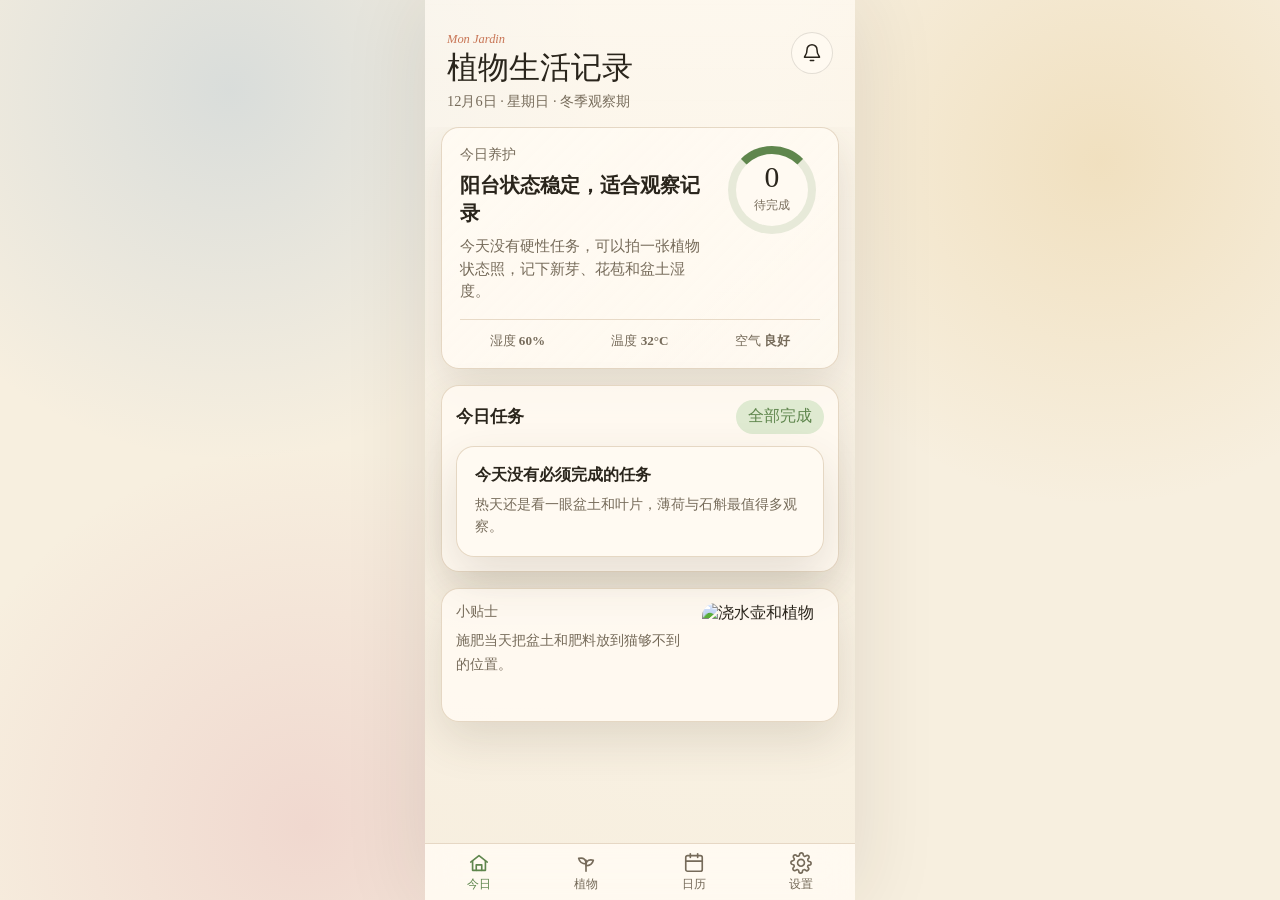
==== index.html @ 89a94ea5 "Add files via upload" ====
<!doctype html>
<html lang="zh-CN">
  <head>
    <meta charset="UTF-8" />
    <meta name="viewport" content="width=device-width, initial-scale=1, viewport-fit=cover" />
    <meta name="theme-color" content="#f7efdf" />
    <meta name="apple-mobile-web-app-capable" content="yes" />
    <meta name="apple-mobile-web-app-status-bar-style" content="default" />
    <title>植物生活记录</title>
    <link rel="manifest" href="./manifest.webmanifest" />
    <link rel="apple-touch-icon" href="./icon.svg" />
    <link rel="stylesheet" href="./styles.css" />
  </head>
  <body>
    <div id="app" class="phone-shell">
      <header class="app-header">
        <div>
          <p class="kicker">Mon Jardin</p>
          <h1>植物生活记录</h1>
          <p class="subline" id="dateLine"></p>
        </div>
        <button class="round-button" id="notifyBtn" type="button" aria-label="开启提醒" title="开启提醒">
          <svg viewBox="0 0 24 24" aria-hidden="true">
            <path d="M18 8a6 6 0 1 0-12 0c0 7-3 7-3 9h18c0-2-3-2-3-9"></path>
            <path d="M10 21h4"></path>
          </svg>
        </button>
      </header>

      <main class="app-content">
        <section class="view is-active" id="todayView" aria-label="今日">
          <section class="weather-card">
            <div>
              <p class="card-label">今日养护</p>
              <h2 id="todayTitle"></h2>
              <p id="todayCopy"></p>
            </div>
            <div class="task-ring">
              <span id="dueCount">0</span>
              <small>待完成</small>
            </div>
            <div class="sensor-row">
              <span>湿度 <strong id="humidityText">--</strong></span>
              <span>温度 <strong id="temperatureText">--</strong></span>
              <span>空气 <strong id="airText">--</strong></span>
            </div>
          </section>

          <section class="section-block">
            <div class="section-title">
              <h2>今日任务</h2>
              <button class="link-button" id="completeAllBtn" type="button">全部完成</button>
            </div>
            <div id="taskList" class="task-list"></div>
          </section>

          <section class="notebook-tip">
            <div>
              <p class="card-label">小贴士</p>
              <p id="dailyTip"></p>
            </div>
            <img src="https://images.unsplash.com/photo-1523755231516-e43fd2e8dca5?auto=format&fit=crop&w=600&q=80" alt="浇水壶和植物" />
          </section>
        </section>

        <section class="view" id="plantsView" aria-label="植物档案">
          <div class="section-title top-title">
            <h2>植物档案</h2>
            <span>5 株阳台成员</span>
          </div>
          <div id="plantList" class="plant-list"></div>
        </section>

        <section class="view" id="calendarView" aria-label="花园日历">
          <div class="calendar-card">
            <div class="calendar-head">
              <button class="plain-icon" id="prevMonthBtn" type="button" aria-label="上个月">‹</button>
              <h2 id="monthLabel"></h2>
              <button class="plain-icon" id="nextMonthBtn" type="button" aria-label="下个月">›</button>
            </div>
            <div class="legend">
              <span><i class="legend-dot today-dot"></i>今天</span>
              <span><i class="legend-dot log-dot"></i>有记录</span>
              <span><i class="legend-dot plan-dot"></i>计划</span>
            </div>
            <div id="calendarGrid" class="calendar-grid"></div>
          </div>

          <section class="section-block log-block">
            <div class="section-title">
              <div>
                <h2 id="selectedDateLabel"></h2>
                <p id="selectedDateSub"></p>
              </div>
              <button class="add-button" id="openLogBtn" type="button">+ 记录</button>
            </div>
            <div id="selectedPlan" class="selected-plan"></div>
            <div id="logList" class="log-list"></div>
          </section>
        </section>

        <section class="view" id="settingsView" aria-label="设置">
          <div class="section-title top-title">
            <h2>设置</h2>
            <span>温度、提醒、指南</span>
          </div>
          <div class="settings-stack">
            <label class="setting-row">
              <span>
                <strong>热天模式</strong>
                <small>30-35 度时更频繁检查盆土</small>
              </span>
              <input id="heatMode" type="checkbox" />
            </label>
            <label class="field-row">
              <span>植物到家日期</span>
              <input id="arrivalDate" type="date" />
            </label>
            <label class="field-row">
              <span>每日提醒时间</span>
              <input id="reminderTime" type="time" />
            </label>
            <div id="guideList" class="guide-list"></div>
            <button class="danger-button" id="resetBtn" type="button">重置所有记录</button>
          </div>
        </section>
      </main>

      <nav class="bottom-nav" aria-label="底部导航">
        <button class="nav-item is-active" data-view="today" type="button">
          <svg viewBox="0 0 24 24" aria-hidden="true"><path d="M3 11 12 4l9 7"></path><path d="M5 10v10h14V10"></path><path d="M9 20v-6h6v6"></path></svg>
          <span>今日</span>
        </button>
        <button class="nav-item" data-view="plants" type="button">
          <svg viewBox="0 0 24 24" aria-hidden="true"><path d="M12 21V9"></path><path d="M12 13c-4 0-7-2-8-6 4-1 7 0 8 4"></path><path d="M12 15c4 0 7-2 8-6-4-1-7 0-8 4"></path></svg>
          <span>植物</span>
        </button>
        <button class="nav-item" data-view="calendar" type="button">
          <svg viewBox="0 0 24 24" aria-hidden="true"><rect x="3" y="4" width="18" height="17" rx="2"></rect><path d="M8 2v4"></path><path d="M16 2v4"></path><path d="M3 10h18"></path></svg>
          <span>日历</span>
        </button>
        <button class="nav-item" data-view="settings" type="button">
          <svg viewBox="0 0 24 24" aria-hidden="true"><path d="M12 15.5A3.5 3.5 0 1 0 12 8a3.5 3.5 0 0 0 0 7.5Z"></path><path d="M19.4 15a1.7 1.7 0 0 0 .34 1.88l.05.05a2 2 0 1 1-2.83 2.83l-.05-.05A1.7 1.7 0 0 0 15 19.4a1.7 1.7 0 0 0-1 .6 1.7 1.7 0 0 0-.4 1.1V21a2 2 0 1 1-4 0v-.08A1.7 1.7 0 0 0 8.5 19.4a1.7 1.7 0 0 0-1.88.34l-.05.05a2 2 0 1 1-2.83-2.83l.05-.05A1.7 1.7 0 0 0 4.6 15a1.7 1.7 0 0 0-.6-1 1.7 1.7 0 0 0-1.1-.4H3a2 2 0 1 1 0-4h.08A1.7 1.7 0 0 0 4.6 8.5a1.7 1.7 0 0 0-.34-1.88l-.05-.05a2 2 0 1 1 2.83-2.83l.05.05A1.7 1.7 0 0 0 9 4.6c.38-.15.7-.36 1-.6a1.7 1.7 0 0 0 .4-1.1V3a2 2 0 1 1 4 0v.08A1.7 1.7 0 0 0 15.5 4.6a1.7 1.7 0 0 0 1.88-.34l.05-.05a2 2 0 1 1 2.83 2.83l-.05.05A1.7 1.7 0 0 0 19.4 9c.15.38.36.7.6 1 .3.25.7.4 1.1.4H21a2 2 0 1 1 0 4h-.08A1.7 1.7 0 0 0 19.4 15Z"></path></svg>
          <span>设置</span>
        </button>
      </nav>

      <div class="modal-overlay" id="logModal">
        <div class="modal-sheet" role="dialog" aria-modal="true" aria-labelledby="modalTitle">
          <div class="modal-handle"></div>
          <h2 id="modalTitle">记录今天的花园</h2>
          <span class="form-label">选择植物</span>
          <div id="plantChips" class="chip-row"></div>
          <span class="form-label">做了什么</span>
          <div id="actionChips" class="chip-row action-row"></div>
          <label class="form-label" for="logNote">备注</label>
          <textarea id="logNote" class="note-input" placeholder="叶片状态、天气、发现的问题..."></textarea>
          <div class="modal-actions">
            <button class="cancel-button" id="closeLogBtn" type="button">取消</button>
            <button class="save-button" id="saveLogBtn" type="button">保存记录</button>
          </div>
        </div>
      </div>
    </div>

    <template id="emptyTaskTemplate">
      <div class="empty-card">
        <strong>今天没有必须完成的任务</strong>
        <p>热天还是看一眼盆土和叶片，薄荷与石斛最值得多观察。</p>
      </div>
    </template>

    <script src="./app.js" defer></script>
  </body>
</html>
---- styles.css ----
:root {
  color-scheme: light;
  --paper: #f7efdf;
  --paper-deep: #eadcc8;
  --card: #fffaf2;
  --ink: #2a251c;
  --muted: #766b5a;
  --line: #dfcfb8;
  --sage: #5f864d;
  --sage-soft: #dfead1;
  --terra: #c87555;
  --terra-soft: #f5d8c8;
  --sky: #6f9dcb;
  --sky-soft: #dceafa;
  --mint: #46a681;
  --mint-soft: #d8f0e8;
  --gold: #d39c2f;
  --gold-soft: #f8e5b7;
  --lilac: #9180bd;
  --lilac-soft: #e8e2f5;
  --rose: #d06f86;
  --rose-soft: #f5d7dd;
  --shadow: 0 18px 46px rgba(79, 62, 39, 0.14);
  font-family: ui-serif, "Songti SC", "Noto Serif SC", "Source Han Serif SC", Georgia, serif;
}

* {
  box-sizing: border-box;
}

body {
  min-height: 100vh;
  margin: 0;
  color: var(--ink);
  background:
    radial-gradient(circle at 18% 10%, rgba(111, 157, 203, 0.22), transparent 28%),
    radial-gradient(circle at 86% 18%, rgba(211, 156, 47, 0.18), transparent 26%),
    radial-gradient(circle at 24% 92%, rgba(208, 111, 134, 0.18), transparent 30%),
    var(--paper);
}

button,
input,
textarea {
  font: inherit;
}

button {
  -webkit-tap-highlight-color: transparent;
}

img {
  display: block;
}

.phone-shell {
  position: relative;
  display: flex;
  width: min(100%, 430px);
  height: 100dvh;
  margin: 0 auto;
  flex-direction: column;
  overflow: hidden;
  background:
    linear-gradient(180deg, rgba(255, 250, 242, 0.76), rgba(247, 239, 223, 0.96)),
    repeating-linear-gradient(0deg, transparent 0 31px, rgba(223, 207, 184, 0.22) 32px);
  box-shadow: 0 0 80px rgba(42, 37, 28, 0.11);
}

.app-header {
  display: flex;
  align-items: flex-start;
  justify-content: space-between;
  gap: 14px;
  padding: max(32px, env(safe-area-inset-top)) 22px 16px;
}

.kicker {
  margin: 0 0 4px;
  color: var(--terra);
  font-size: 0.78rem;
  letter-spacing: 0;
  font-style: italic;
}

h1,
h2,
h3,
p {
  margin-top: 0;
}

h1 {
  margin-bottom: 6px;
  font-size: 1.95rem;
  font-weight: 500;
  line-height: 1.12;
}

.subline {
  margin-bottom: 0;
  color: var(--muted);
  font-size: 0.9rem;
}

.round-button,
.plain-icon {
  display: grid;
  place-items: center;
  border: 1px solid rgba(42, 37, 28, 0.13);
  color: var(--ink);
  background: rgba(255, 250, 242, 0.82);
}

.round-button {
  width: 42px;
  height: 42px;
  flex: 0 0 42px;
  border-radius: 50%;
}

.round-button svg,
.nav-item svg {
  fill: none;
  stroke: currentColor;
  stroke-linecap: round;
  stroke-linejoin: round;
  stroke-width: 1.8;
}

.round-button svg {
  width: 20px;
  height: 20px;
}

.round-button.is-on {
  color: #fff;
  background: var(--sage);
}

.app-content {
  flex: 1;
  overflow-y: auto;
  padding: 0 16px 92px;
  -webkit-overflow-scrolling: touch;
}

.view {
  display: none;
}

.view.is-active {
  display: block;
}

.weather-card,
.section-block,
.calendar-card,
.notebook-tip,
.plant-card,
.setting-row,
.field-row,
.guide-card,
.empty-card {
  border: 1px solid rgba(223, 207, 184, 0.8);
  border-radius: 18px;
  background: rgba(255, 250, 242, 0.88);
  box-shadow: var(--shadow);
}

.weather-card {
  display: grid;
  grid-template-columns: 1fr 92px;
  gap: 16px;
  padding: 18px;
  overflow: hidden;
  background:
    linear-gradient(135deg, rgba(255, 250, 242, 0.96), rgba(255, 250, 242, 0.78)),
    url("https://commons.wikimedia.org/wiki/Special:FilePath/Trachelospermum_jasminoides_flower_-_20080828-01.jpg");
  background-position: center right;
  background-size: cover;
}

.card-label {
  margin-bottom: 8px;
  color: var(--muted);
  font-size: 0.86rem;
}

.weather-card h2 {
  margin-bottom: 8px;
  font-size: 1.28rem;
  line-height: 1.35;
}

.weather-card p:last-child {
  margin-bottom: 0;
  color: var(--muted);
  font-size: 0.91rem;
  line-height: 1.55;
}

.task-ring {
  display: grid;
  width: 88px;
  height: 88px;
  place-items: center;
  border: 8px solid rgba(95, 134, 77, 0.15);
  border-top-color: var(--sage);
  border-radius: 50%;
  background: rgba(255, 250, 242, 0.82);
}

.task-ring span {
  margin-bottom: -19px;
  font-size: 1.85rem;
}

.task-ring small {
  align-self: end;
  margin-bottom: 13px;
  color: var(--muted);
  font-size: 0.72rem;
}

.sensor-row {
  display: grid;
  grid-column: 1 / -1;
  grid-template-columns: repeat(3, 1fr);
  gap: 8px;
  padding-top: 12px;
  border-top: 1px solid rgba(223, 207, 184, 0.72);
  color: var(--muted);
  font-size: 0.82rem;
}

.sensor-row span {
  min-width: 0;
  text-align: center;
}

.section-block {
  margin-top: 16px;
  padding: 14px;
}

.section-title {
  display: flex;
  align-items: center;
  justify-content: space-between;
  gap: 12px;
  margin-bottom: 12px;
}

.section-title h2 {
  margin-bottom: 0;
  font-size: 1.06rem;
  font-weight: 600;
}

.section-title span,
.section-title p {
  margin-bottom: 0;
  color: var(--muted);
  font-size: 0.82rem;
}

.top-title {
  margin: 2px 4px 12px;
}

.link-button,
.add-button {
  border: 0;
  border-radius: 999px;
  color: var(--sage);
  background: var(--sage-soft);
}

.link-button {
  min-height: 34px;
  padding: 0 12px;
}

.add-button {
  min-height: 36px;
  padding: 0 14px;
}

.task-list,
.plant-list,
.settings-stack,
.guide-list,
.log-list {
  display: grid;
  gap: 10px;
}

.task-card {
  display: grid;
  grid-template-columns: 58px 1fr 34px;
  gap: 12px;
  align-items: center;
  padding: 9px 0;
  border-bottom: 1px solid rgba(223, 207, 184, 0.55);
}

.task-card:last-child {
  border-bottom: 0;
}

.task-card img {
  width: 58px;
  height: 58px;
  border-radius: 12px;
  object-fit: cover;
}

.task-card h3 {
  margin-bottom: 2px;
  font-size: 1rem;
}

.task-card p {
  margin-bottom: 4px;
  color: var(--muted);
  font-size: 0.82rem;
}

.task-meta {
  color: var(--muted);
  font-size: 0.78rem;
}

.check-button {
  width: 30px;
  height: 30px;
  border: 1.5px solid rgba(42, 37, 28, 0.38);
  border-radius: 50%;
  background: transparent;
}

.notebook-tip {
  display: grid;
  grid-template-columns: 1fr 122px;
  gap: 12px;
  align-items: stretch;
  margin-top: 16px;
  padding: 14px;
  overflow: hidden;
}

.notebook-tip p:last-child {
  margin-bottom: 0;
  color: var(--muted);
  font-size: 0.9rem;
  line-height: 1.65;
}

.notebook-tip img {
  width: 100%;
  height: 104px;
  border-radius: 14px;
  object-fit: cover;
}

.plant-card {
  overflow: hidden;
}

.plant-head {
  display: grid;
  grid-template-columns: 74px 1fr;
  gap: 12px;
  align-items: center;
  padding: 12px;
}

.plant-head img {
  width: 74px;
  height: 74px;
  border-radius: 15px;
  object-fit: cover;
}

.plant-head h3 {
  margin-bottom: 4px;
  font-size: 1.05rem;
}

.latin {
  margin-bottom: 8px;
  color: var(--muted);
  font-size: 0.78rem;
  font-style: italic;
}

.badge-row,
.chip-row,
.calendar-items,
.selected-plan {
  display: flex;
  flex-wrap: wrap;
  gap: 7px;
}

.badge,
.pill,
.chip {
  border-radius: 999px;
  font-size: 0.76rem;
}

.badge {
  padding: 4px 8px;
}

.safe {
  color: #345a25;
  background: var(--sage-soft);
}

.warn {
  color: #87412a;
  background: var(--terra-soft);
}

.info {
  color: #294e72;
  background: var(--sky-soft);
}

.neutral {
  color: #584875;
  background: var(--lilac-soft);
}

.plant-body {
  padding: 0 14px 14px;
}

.plant-body p {
  color: var(--muted);
  font-size: 0.88rem;
  line-height: 1.62;
}

.care-grid {
  display: grid;
  grid-template-columns: repeat(2, 1fr);
  gap: 8px;
  margin: 12px 0;
}

.care-cell {
  min-height: 64px;
  padding: 10px;
  border-radius: 12px;
  background: rgba(247, 239, 223, 0.78);
}

.care-cell small {
  display: block;
  margin-bottom: 4px;
  color: var(--muted);
}

.care-cell strong {
  font-size: 0.9rem;
}

.repot-box {
  padding: 11px;
  border-radius: 13px;
  color: #6f3f20;
  background: var(--gold-soft);
  font-size: 0.86rem;
  line-height: 1.55;
}

.quick-edit {
  display: grid;
  grid-template-columns: repeat(2, minmax(0, 1fr));
  gap: 8px;
  margin-top: 10px;
}

.mini-field {
  display: grid;
  gap: 5px;
  color: var(--muted);
  font-size: 0.76rem;
}

.mini-field input,
.field-row input {
  width: 100%;
  min-height: 36px;
  border: 1px solid rgba(42, 37, 28, 0.12);
  border-radius: 10px;
  padding: 0 10px;
  color: var(--ink);
  background: rgba(255, 255, 255, 0.7);
}

.calendar-card {
  padding: 14px;
}

.calendar-head {
  display: flex;
  align-items: center;
  justify-content: space-between;
}

.calendar-head h2 {
  margin-bottom: 0;
  font-size: 1.28rem;
  font-weight: 500;
}

.plain-icon {
  width: 34px;
  height: 34px;
  border-radius: 11px;
  font-size: 1.45rem;
}

.legend {
  display: flex;
  flex-wrap: wrap;
  gap: 12px;
  margin: 12px 0;
  color: var(--muted);
  font-size: 0.76rem;
}

.legend span {
  display: inline-flex;
  align-items: center;
  gap: 5px;
}

.legend-dot {
  width: 8px;
  height: 8px;
  border-radius: 50%;
}

.today-dot {
  background: var(--terra);
}

.log-dot {
  background: var(--sage);
}

.plan-dot {
  border: 1.5px solid var(--sky);
}

.calendar-grid {
  display: grid;
  grid-template-columns: repeat(7, 1fr);
  gap: 4px;
}

.dow,
.day {
  display: grid;
  place-items: center;
  min-height: 38px;
}

.dow {
  color: var(--muted);
  font-size: 0.75rem;
}

.day {
  position: relative;
  border: 0;
  border-radius: 12px;
  color: var(--ink);
  background: transparent;
}

.day.other {
  color: rgba(118, 107, 90, 0.38);
}

.day.today {
  color: #fff;
  background: var(--terra);
}

.day.selected:not(.today) {
  background: var(--gold-soft);
}

.day .marks {
  position: absolute;
  bottom: 4px;
  display: flex;
  gap: 2px;
}

.mark {
  width: 4px;
  height: 4px;
  border-radius: 50%;
  background: var(--sage);
}

.mark.plan {
  background: var(--sky);
}

.log-block {
  margin-bottom: 20px;
}

.selected-plan {
  margin-bottom: 8px;
}

.pill {
  padding: 6px 9px;
  color: #2f3d4a;
  background: var(--sky-soft);
}

.pill.feed {
  color: #684812;
  background: var(--gold-soft);
}

.pill.repot {
  color: #345a25;
  background: var(--sage-soft);
}

.log-item {
  display: grid;
  grid-template-columns: 8px 1fr auto;
  gap: 10px;
  align-items: start;
  padding: 10px 0;
  border-bottom: 1px solid rgba(223, 207, 184, 0.52);
}

.log-item:last-child {
  border-bottom: 0;
}

.log-color {
  width: 8px;
  height: 42px;
  border-radius: 999px;
}

.log-item h3 {
  margin-bottom: 3px;
  font-size: 0.92rem;
}

.log-item p {
  margin-bottom: 0;
  color: var(--muted);
  font-size: 0.82rem;
  line-height: 1.45;
}

.delete-log {
  border: 0;
  color: var(--muted);
  background: transparent;
}

.setting-row,
.field-row {
  display: flex;
  align-items: center;
  justify-content: space-between;
  gap: 14px;
  padding: 14px;
}

.setting-row small {
  display: block;
  margin-top: 4px;
  color: var(--muted);
  font-size: 0.8rem;
}

.setting-row input {
  width: 48px;
  height: 28px;
  accent-color: var(--sage);
}

.field-row {
  display: grid;
  grid-template-columns: 1fr 150px;
}

.field-row span {
  color: var(--muted);
}

.guide-card {
  padding: 14px;
}

.guide-card h3 {
  margin-bottom: 8px;
  font-size: 0.98rem;
}

.guide-card p,
.guide-card li {
  color: var(--muted);
  font-size: 0.86rem;
  line-height: 1.6;
}

.guide-card ul {
  margin: 0;
  padding-left: 18px;
}

.danger-button {
  min-height: 42px;
  border: 1px solid rgba(192, 82, 82, 0.25);
  border-radius: 14px;
  color: #8a3a3a;
  background: #f7dfdc;
}

.bottom-nav {
  position: absolute;
  right: 0;
  bottom: 0;
  left: 0;
  display: grid;
  grid-template-columns: repeat(4, 1fr);
  padding: 7px 0 max(7px, env(safe-area-inset-bottom));
  border-top: 1px solid rgba(223, 207, 184, 0.78);
  background: rgba(255, 250, 242, 0.94);
  backdrop-filter: blur(14px);
}

.nav-item {
  display: grid;
  gap: 3px;
  place-items: center;
  border: 0;
  color: var(--muted);
  background: transparent;
}

.nav-item svg {
  width: 22px;
  height: 22px;
}

.nav-item span {
  font-size: 0.72rem;
}

.nav-item.is-active {
  color: var(--sage);
}

.modal-overlay {
  position: absolute;
  inset: 0;
  z-index: 30;
  display: flex;
  align-items: flex-end;
  background: rgba(42, 37, 28, 0.34);
  opacity: 0;
  pointer-events: none;
  transition: opacity 0.2s ease;
}

.modal-overlay.open {
  opacity: 1;
  pointer-events: auto;
}

.modal-sheet {
  width: 100%;
  padding: 18px 18px max(24px, env(safe-area-inset-bottom));
  border-radius: 22px 22px 0 0;
  background: var(--card);
  transform: translateY(100%);
  transition: transform 0.24s ease;
}

.modal-overlay.open .modal-sheet {
  transform: translateY(0);
}

.modal-handle {
  width: 38px;
  height: 4px;
  margin: 0 auto 16px;
  border-radius: 999px;
  background: var(--line);
}

.modal-sheet h2 {
  margin-bottom: 16px;
  font-size: 1.16rem;
}

.form-label {
  display: block;
  margin: 11px 0 7px;
  color: var(--muted);
  font-size: 0.78rem;
}

.chip {
  min-height: 32px;
  padding: 0 12px;
  border: 1px solid rgba(42, 37, 28, 0.12);
  color: var(--ink);
  background: var(--paper);
}

.chip.selected {
  color: #fff;
  border-color: var(--sage);
  background: var(--sage);
}

.action-row .chip.selected {
  border-color: var(--terra);
  background: var(--terra);
}

.note-input {
  width: 100%;
  min-height: 78px;
  border: 1px solid rgba(42, 37, 28, 0.12);
  border-radius: 14px;
  padding: 12px;
  resize: none;
  color: var(--ink);
  background: var(--paper);
}

.modal-actions {
  display: grid;
  grid-template-columns: 1fr 1.6fr;
  gap: 10px;
  margin-top: 12px;
}

.cancel-button,
.save-button {
  min-height: 44px;
  border-radius: 14px;
}

.cancel-button {
  border: 1px solid rgba(42, 37, 28, 0.12);
  color: var(--muted);
  background: transparent;
}

.save-button {
  border: 0;
  color: #fff;
  background: var(--sage);
}

.empty-card {
  padding: 18px;
}

.empty-card p {
  margin: 8px 0 0;
  color: var(--muted);
  font-size: 0.86rem;
  line-height: 1.6;
}

.toast {
  position: absolute;
  right: 18px;
  bottom: 92px;
  left: 18px;
  z-index: 50;
  padding: 12px 14px;
  border-radius: 999px;
  color: #fff;
  background: var(--ink);
  text-align: center;
  opacity: 0;
  transform: translateY(16px);
  transition: opacity 0.2s ease, transform 0.2s ease;
}

.toast.show {
  opacity: 1;
  transform: translateY(0);
}

@media (max-width: 370px) {
  .weather-card,
  .notebook-tip {
    grid-template-columns: 1fr;
  }

  .task-ring {
    width: 76px;
    height: 76px;
  }

  .care-grid,
  .quick-edit,
  .field-row {
    grid-template-columns: 1fr;
  }
}
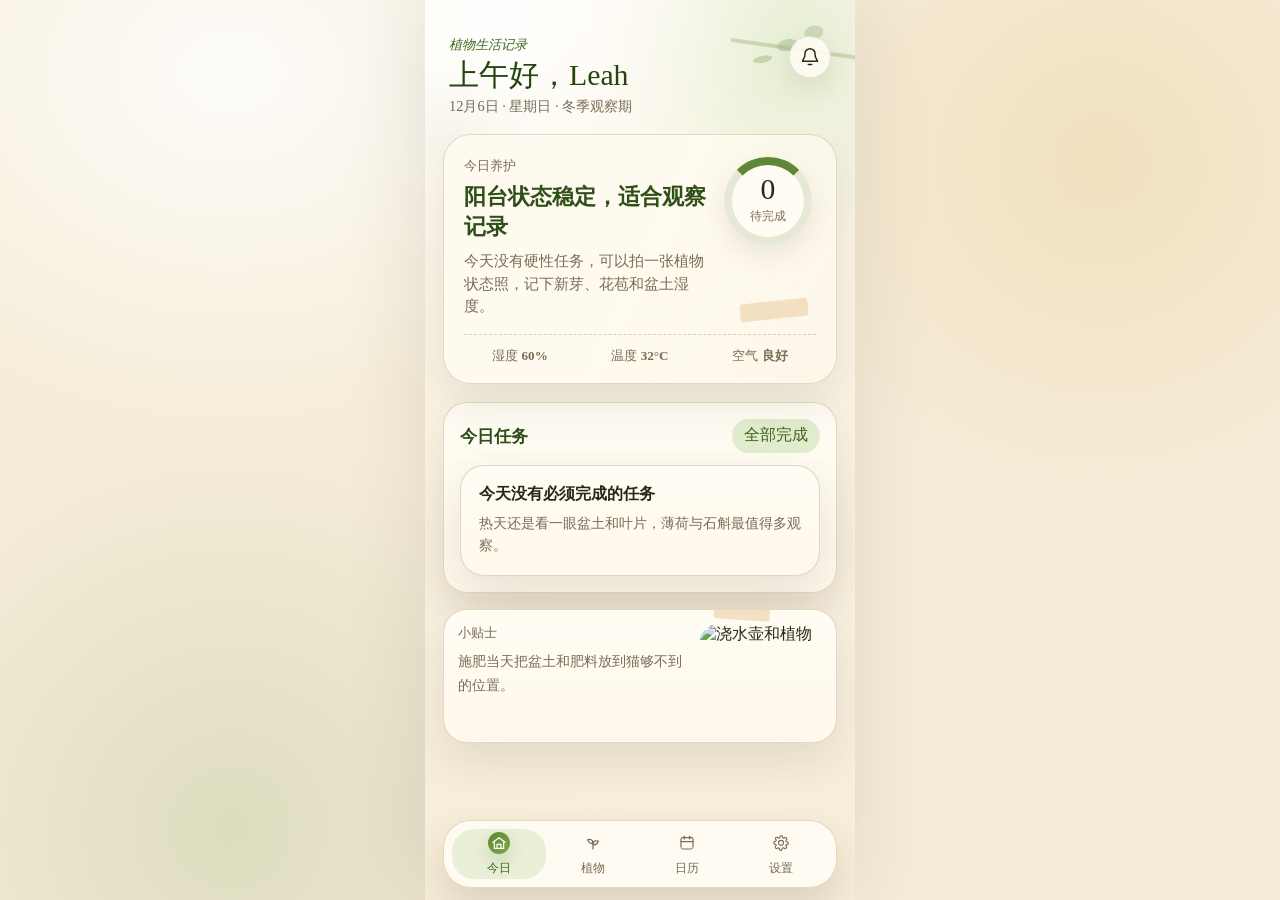
==== commit dfc539e0: "Refresh plant journal visuals" ====
--- a/index.html
+++ b/index.html
@@ -15,8 +15,8 @@
     <div id="app" class="phone-shell">
       <header class="app-header">
         <div>
-          <p class="kicker">Mon Jardin</p>
-          <h1>植物生活记录</h1>
+          <p class="kicker">植物生活记录</p>
+          <h1 id="greetingTitle">你好，Leah</h1>
           <p class="subline" id="dateLine"></p>
         </div>
         <button class="round-button" id="notifyBtn" type="button" aria-label="开启提醒" title="开启提醒">
@@ -80,11 +80,19 @@
             </div>
             <div class="legend">
               <span><i class="legend-dot today-dot"></i>今天</span>
-              <span><i class="legend-dot log-dot"></i>有记录</span>
-              <span><i class="legend-dot plan-dot"></i>计划</span>
+              <span><i class="legend-dot log-dot"></i>已完成</span>
+              <span><i class="legend-dot plan-dot"></i>计划中</span>
             </div>
             <div id="calendarGrid" class="calendar-grid"></div>
           </div>
+
+          <section class="section-block stats-block">
+            <div class="section-title">
+              <h2>本月养护摘要</h2>
+              <span id="statsMonthLabel"></span>
+            </div>
+            <div id="monthStats" class="stats-grid"></div>
+          </section>
 
           <section class="section-block log-block">
             <div class="section-title">
--- a/styles.css
+++ b/styles.css
@@ -1,15 +1,16 @@
 :root {
   color-scheme: light;
-  --paper: #f7efdf;
-  --paper-deep: #eadcc8;
-  --card: #fffaf2;
-  --ink: #2a251c;
-  --muted: #766b5a;
-  --line: #dfcfb8;
-  --sage: #5f864d;
-  --sage-soft: #dfead1;
-  --terra: #c87555;
-  --terra-soft: #f5d8c8;
+  --paper: #f6edd9;
+  --paper-deep: #e7d7bc;
+  --card: #fffaf0;
+  --ink: #2c2618;
+  --muted: #796c55;
+  --line: #ddc9a8;
+  --sage: #5f8737;
+  --sage-deep: #3f671d;
+  --sage-soft: #e2eccf;
+  --terra: #c98555;
+  --terra-soft: #f4d7bd;
   --sky: #6f9dcb;
   --sky-soft: #dceafa;
   --mint: #46a681;
@@ -20,7 +21,8 @@
   --lilac-soft: #e8e2f5;
   --rose: #d06f86;
   --rose-soft: #f5d7dd;
-  --shadow: 0 18px 46px rgba(79, 62, 39, 0.14);
+  --shadow: 0 18px 46px rgba(75, 58, 32, 0.12);
+  --soft-shadow: 0 10px 28px rgba(68, 50, 26, 0.1);
   font-family: ui-serif, "Songti SC", "Noto Serif SC", "Source Han Serif SC", Georgia, serif;
 }
 
@@ -33,9 +35,10 @@
   margin: 0;
   color: var(--ink);
   background:
-    radial-gradient(circle at 18% 10%, rgba(111, 157, 203, 0.22), transparent 28%),
-    radial-gradient(circle at 86% 18%, rgba(211, 156, 47, 0.18), transparent 26%),
-    radial-gradient(circle at 24% 92%, rgba(208, 111, 134, 0.18), transparent 30%),
+    radial-gradient(ellipse at 18% 8%, rgba(255, 255, 255, 0.85), transparent 30%),
+    radial-gradient(circle at 86% 18%, rgba(211, 156, 47, 0.16), transparent 26%),
+    radial-gradient(circle at 18% 92%, rgba(95, 135, 55, 0.16), transparent 30%),
+    linear-gradient(135deg, rgba(95, 135, 55, 0.1) 0 1px, transparent 1px 42px),
     var(--paper);
 }
 
@@ -62,23 +65,58 @@
   flex-direction: column;
   overflow: hidden;
   background:
-    linear-gradient(180deg, rgba(255, 250, 242, 0.76), rgba(247, 239, 223, 0.96)),
-    repeating-linear-gradient(0deg, transparent 0 31px, rgba(223, 207, 184, 0.22) 32px);
+    radial-gradient(circle at 16% 1%, rgba(255, 255, 255, 0.92), transparent 29%),
+    radial-gradient(circle at 86% 6%, rgba(226, 236, 207, 0.8), transparent 22%),
+    linear-gradient(180deg, rgba(255, 250, 240, 0.88), rgba(246, 237, 217, 0.98)),
+    repeating-linear-gradient(0deg, transparent 0 30px, rgba(221, 201, 168, 0.18) 31px);
   box-shadow: 0 0 80px rgba(42, 37, 28, 0.11);
 }
 
+.phone-shell::before,
+.phone-shell::after {
+  content: "";
+  position: absolute;
+  z-index: 0;
+  pointer-events: none;
+  opacity: 0.48;
+}
+
+.phone-shell::before {
+  top: 8px;
+  right: -30px;
+  width: 150px;
+  height: 86px;
+  background:
+    radial-gradient(ellipse at 18% 48%, rgba(95, 135, 55, 0.55) 0 9px, transparent 10px),
+    radial-gradient(ellipse at 36% 38%, rgba(95, 135, 55, 0.5) 0 10px, transparent 11px),
+    radial-gradient(ellipse at 55% 30%, rgba(95, 135, 55, 0.44) 0 9px, transparent 10px),
+    linear-gradient(20deg, transparent 0 48%, rgba(95, 135, 55, 0.52) 49% 51%, transparent 52%);
+  transform: rotate(-12deg);
+}
+
+.phone-shell::after {
+  top: 70px;
+  left: -68px;
+  width: 185px;
+  height: 120px;
+  background: radial-gradient(ellipse at center, rgba(105, 121, 66, 0.11), transparent 68%);
+  filter: blur(7px);
+}
+
 .app-header {
+  position: relative;
+  z-index: 1;
   display: flex;
   align-items: flex-start;
   justify-content: space-between;
   gap: 14px;
-  padding: max(32px, env(safe-area-inset-top)) 22px 16px;
+  padding: max(36px, env(safe-area-inset-top)) 24px 18px;
 }
 
 .kicker {
   margin: 0 0 4px;
-  color: var(--terra);
-  font-size: 0.78rem;
+  color: var(--sage-deep);
+  font-size: 0.82rem;
   letter-spacing: 0;
   font-style: italic;
 }
@@ -92,7 +130,8 @@
 
 h1 {
   margin-bottom: 6px;
-  font-size: 1.95rem;
+  color: #244512;
+  font-size: 1.86rem;
   font-weight: 500;
   line-height: 1.12;
 }
@@ -107,9 +146,10 @@
 .plain-icon {
   display: grid;
   place-items: center;
-  border: 1px solid rgba(42, 37, 28, 0.13);
+  border: 1px solid rgba(120, 99, 57, 0.16);
   color: var(--ink);
-  background: rgba(255, 250, 242, 0.82);
+  background: rgba(255, 252, 244, 0.9);
+  box-shadow: var(--soft-shadow);
 }
 
 .round-button {
@@ -139,9 +179,11 @@
 }
 
 .app-content {
+  position: relative;
+  z-index: 1;
   flex: 1;
   overflow-y: auto;
-  padding: 0 16px 92px;
+  padding: 0 18px 98px;
   -webkit-overflow-scrolling: touch;
 }
 
@@ -163,33 +205,51 @@
 .guide-card,
 .empty-card {
   border: 1px solid rgba(223, 207, 184, 0.8);
-  border-radius: 18px;
-  background: rgba(255, 250, 242, 0.88);
+  border-radius: 24px;
+  background:
+    linear-gradient(180deg, rgba(255, 252, 244, 0.95), rgba(255, 248, 235, 0.86)),
+    var(--card);
   box-shadow: var(--shadow);
 }
 
 .weather-card {
+  position: relative;
   display: grid;
   grid-template-columns: 1fr 92px;
   gap: 16px;
-  padding: 18px;
+  min-height: 210px;
+  padding: 22px 20px 18px;
   overflow: hidden;
+  border-radius: 28px;
   background:
-    linear-gradient(135deg, rgba(255, 250, 242, 0.96), rgba(255, 250, 242, 0.78)),
+    linear-gradient(115deg, rgba(255, 250, 239, 0.98) 0 48%, rgba(255, 250, 239, 0.78) 66%, rgba(255, 250, 239, 0.48)),
     url("https://commons.wikimedia.org/wiki/Special:FilePath/Trachelospermum_jasminoides_flower_-_20080828-01.jpg");
   background-position: center right;
   background-size: cover;
 }
 
+.weather-card::before {
+  content: "";
+  position: absolute;
+  right: 28px;
+  bottom: 64px;
+  width: 68px;
+  height: 18px;
+  border-radius: 2px;
+  background: rgba(223, 177, 112, 0.34);
+  transform: rotate(-6deg);
+}
+
 .card-label {
   margin-bottom: 8px;
   color: var(--muted);
-  font-size: 0.86rem;
+  font-size: 0.84rem;
 }
 
 .weather-card h2 {
   margin-bottom: 8px;
-  font-size: 1.28rem;
+  color: #2f4f18;
+  font-size: 1.36rem;
   line-height: 1.35;
 }
 
@@ -205,10 +265,11 @@
   width: 88px;
   height: 88px;
   place-items: center;
-  border: 8px solid rgba(95, 134, 77, 0.15);
+  border: 8px solid rgba(95, 135, 55, 0.16);
   border-top-color: var(--sage);
   border-radius: 50%;
-  background: rgba(255, 250, 242, 0.82);
+  background: rgba(255, 252, 244, 0.9);
+  box-shadow: inset 0 0 0 1px rgba(255, 255, 255, 0.62), var(--soft-shadow);
 }
 
 .task-ring span {
@@ -229,7 +290,7 @@
   grid-template-columns: repeat(3, 1fr);
   gap: 8px;
   padding-top: 12px;
-  border-top: 1px solid rgba(223, 207, 184, 0.72);
+  border-top: 1px dashed rgba(171, 147, 104, 0.42);
   color: var(--muted);
   font-size: 0.82rem;
 }
@@ -240,8 +301,8 @@
 }
 
 .section-block {
-  margin-top: 16px;
-  padding: 14px;
+  margin-top: 18px;
+  padding: 16px;
 }
 
 .section-title {
@@ -254,7 +315,8 @@
 
 .section-title h2 {
   margin-bottom: 0;
-  font-size: 1.06rem;
+  color: #2f4f18;
+  font-size: 1.08rem;
   font-weight: 600;
 }
 
@@ -273,18 +335,21 @@
 .add-button {
   border: 0;
   border-radius: 999px;
-  color: var(--sage);
+  color: #fff;
   background: var(--sage-soft);
 }
 
 .link-button {
   min-height: 34px;
   padding: 0 12px;
+  color: var(--sage-deep);
 }
 
 .add-button {
   min-height: 36px;
   padding: 0 14px;
+  background: var(--sage);
+  box-shadow: 0 8px 18px rgba(63, 103, 29, 0.2);
 }
 
 .task-list,
@@ -298,22 +363,27 @@
 
 .task-card {
   display: grid;
-  grid-template-columns: 58px 1fr 34px;
+  grid-template-columns: 58px 1fr;
   gap: 12px;
-  align-items: center;
-  padding: 9px 0;
-  border-bottom: 1px solid rgba(223, 207, 184, 0.55);
+  align-items: start;
+  padding: 10px;
+  border: 1px solid rgba(221, 201, 168, 0.45);
+  border-radius: 18px;
+  background: rgba(255, 252, 244, 0.66);
+  box-shadow: 0 8px 18px rgba(75, 58, 32, 0.06);
 }
 
 .task-card:last-child {
-  border-bottom: 0;
+  border-bottom: 1px solid rgba(221, 201, 168, 0.45);
 }
 
 .task-card img {
   width: 58px;
   height: 58px;
-  border-radius: 12px;
+  border: 3px solid rgba(255, 252, 244, 0.82);
+  border-radius: 16px;
   object-fit: cover;
+  box-shadow: var(--soft-shadow);
 }
 
 .task-card h3 {
@@ -335,9 +405,28 @@
 .check-button {
   width: 30px;
   height: 30px;
-  border: 1.5px solid rgba(42, 37, 28, 0.38);
+  border: 1.5px solid rgba(95, 135, 55, 0.46);
   border-radius: 50%;
-  background: transparent;
+  background: rgba(255, 252, 244, 0.8);
+}
+
+.task-buttons {
+  display: flex;
+  grid-column: 2;
+  flex-wrap: wrap;
+  gap: 7px;
+  align-items: center;
+  margin-top: -3px;
+}
+
+.mini-action {
+  min-height: 30px;
+  border: 1px solid rgba(42, 37, 28, 0.12);
+  border-radius: 999px;
+  padding: 0 10px;
+  color: var(--sage-deep);
+  background: rgba(226, 236, 207, 0.72);
+  font-size: 0.75rem;
 }
 
 .notebook-tip {
@@ -360,32 +449,63 @@
 .notebook-tip img {
   width: 100%;
   height: 104px;
-  border-radius: 14px;
+  border-radius: 18px;
   object-fit: cover;
+}
+
+.notebook-tip {
+  position: relative;
+}
+
+.notebook-tip::before {
+  content: "";
+  position: absolute;
+  top: -8px;
+  right: 66px;
+  width: 56px;
+  height: 18px;
+  border-radius: 2px;
+  background: rgba(223, 177, 112, 0.36);
+  transform: rotate(4deg);
 }
 
 .plant-card {
   overflow: hidden;
+  position: relative;
+}
+
+.plant-card::after {
+  content: "";
+  position: absolute;
+  top: 12px;
+  right: 13px;
+  width: 44px;
+  height: 44px;
+  border-radius: 50%;
+  background: radial-gradient(circle, rgba(95, 135, 55, 0.1), transparent 68%);
 }
 
 .plant-head {
   display: grid;
-  grid-template-columns: 74px 1fr;
-  gap: 12px;
+  grid-template-columns: 92px 1fr;
+  gap: 14px;
   align-items: center;
-  padding: 12px;
+  padding: 14px;
 }
 
 .plant-head img {
-  width: 74px;
-  height: 74px;
-  border-radius: 15px;
+  width: 92px;
+  height: 92px;
+  border: 4px solid rgba(255, 252, 244, 0.9);
+  border-radius: 22px;
   object-fit: cover;
+  box-shadow: var(--soft-shadow);
 }
 
 .plant-head h3 {
   margin-bottom: 4px;
-  font-size: 1.05rem;
+  color: #2f4f18;
+  font-size: 1.18rem;
 }
 
 .latin {
@@ -412,7 +532,8 @@
 }
 
 .badge {
-  padding: 4px 8px;
+  padding: 5px 9px;
+  box-shadow: inset 0 0 0 1px rgba(255, 255, 255, 0.35);
 }
 
 .safe {
@@ -455,8 +576,9 @@
 .care-cell {
   min-height: 64px;
   padding: 10px;
-  border-radius: 12px;
-  background: rgba(247, 239, 223, 0.78);
+  border: 1px solid rgba(221, 201, 168, 0.38);
+  border-radius: 16px;
+  background: rgba(255, 252, 244, 0.62);
 }
 
 .care-cell small {
@@ -471,9 +593,9 @@
 
 .repot-box {
   padding: 11px;
-  border-radius: 13px;
+  border-radius: 16px;
   color: #6f3f20;
-  background: var(--gold-soft);
+  background: linear-gradient(135deg, rgba(248, 229, 183, 0.92), rgba(244, 215, 189, 0.7));
   font-size: 0.86rem;
   line-height: 1.55;
 }
@@ -483,6 +605,26 @@
   grid-template-columns: repeat(2, minmax(0, 1fr));
   gap: 8px;
   margin-top: 10px;
+}
+
+.param-editor {
+  margin-top: 12px;
+  border: 1px dashed rgba(95, 135, 55, 0.3);
+  border-radius: 16px;
+  background: rgba(226, 236, 207, 0.44);
+}
+
+.param-editor summary {
+  min-height: 40px;
+  padding: 10px 12px;
+  color: var(--sage);
+  cursor: pointer;
+  font-size: 0.88rem;
+}
+
+.param-editor .quick-edit {
+  margin-top: 0;
+  padding: 0 10px 12px;
 }
 
 .mini-field {
@@ -497,14 +639,17 @@
   width: 100%;
   min-height: 36px;
   border: 1px solid rgba(42, 37, 28, 0.12);
-  border-radius: 10px;
+  border-radius: 14px;
   padding: 0 10px;
   color: var(--ink);
-  background: rgba(255, 255, 255, 0.7);
+  background: rgba(255, 252, 244, 0.84);
 }
 
 .calendar-card {
-  padding: 14px;
+  padding: 16px;
+  background:
+    linear-gradient(180deg, rgba(255, 252, 244, 0.95), rgba(255, 248, 235, 0.9)),
+    radial-gradient(circle at 92% 7%, rgba(95, 135, 55, 0.12), transparent 25%);
 }
 
 .calendar-head {
@@ -522,7 +667,7 @@
 .plain-icon {
   width: 34px;
   height: 34px;
-  border-radius: 11px;
+  border-radius: 50%;
   font-size: 1.45rem;
 }
 
@@ -557,6 +702,7 @@
 
 .plan-dot {
   border: 1.5px solid var(--sky);
+  background: transparent;
 }
 
 .calendar-grid {
@@ -580,7 +726,7 @@
 .day {
   position: relative;
   border: 0;
-  border-radius: 12px;
+  border-radius: 14px;
   color: var(--ink);
   background: transparent;
 }
@@ -591,11 +737,13 @@
 
 .day.today {
   color: #fff;
-  background: var(--terra);
+  background: linear-gradient(135deg, var(--sage), #7aa344);
+  box-shadow: 0 8px 18px rgba(63, 103, 29, 0.18);
 }
 
 .day.selected:not(.today) {
-  background: var(--gold-soft);
+  background: rgba(248, 229, 183, 0.72);
+  box-shadow: inset 0 0 0 1px rgba(211, 156, 47, 0.22);
 }
 
 .day .marks {
@@ -606,14 +754,48 @@
 }
 
 .mark {
-  width: 4px;
-  height: 4px;
+  width: 5px;
+  height: 5px;
   border-radius: 50%;
   background: var(--sage);
 }
 
 .mark.plan {
-  background: var(--sky);
+  border: 1.4px solid var(--sky);
+  background: transparent;
+}
+
+.mark.log {
+  background: var(--sage);
+}
+
+.stats-block {
+  margin-top: 12px;
+}
+
+.stats-grid {
+  display: grid;
+  grid-template-columns: repeat(2, minmax(0, 1fr));
+  gap: 9px;
+}
+
+.stat-card {
+  min-height: 68px;
+  border: 1px solid rgba(221, 201, 168, 0.38);
+  border-radius: 18px;
+  padding: 11px;
+  background: rgba(255, 252, 244, 0.66);
+}
+
+.stat-card small {
+  display: block;
+  margin-bottom: 6px;
+  color: var(--muted);
+  font-size: 0.74rem;
+}
+
+.stat-card strong {
+  font-size: 1.05rem;
 }
 
 .log-block {
@@ -645,12 +827,14 @@
   grid-template-columns: 8px 1fr auto;
   gap: 10px;
   align-items: start;
-  padding: 10px 0;
-  border-bottom: 1px solid rgba(223, 207, 184, 0.52);
+  padding: 11px;
+  border: 1px solid rgba(221, 201, 168, 0.36);
+  border-radius: 16px;
+  background: rgba(255, 252, 244, 0.58);
 }
 
 .log-item:last-child {
-  border-bottom: 0;
+  border-bottom: 1px solid rgba(221, 201, 168, 0.36);
 }
 
 .log-color {
@@ -684,6 +868,7 @@
   justify-content: space-between;
   gap: 14px;
   padding: 14px;
+  background: rgba(255, 252, 244, 0.72);
 }
 
 .setting-row small {
@@ -709,7 +894,8 @@
 }
 
 .guide-card {
-  padding: 14px;
+  padding: 15px;
+  background: rgba(255, 252, 244, 0.72);
 }
 
 .guide-card h3 {
@@ -739,21 +925,25 @@
 
 .bottom-nav {
   position: absolute;
-  right: 0;
-  bottom: 0;
-  left: 0;
+  right: 18px;
+  bottom: max(12px, env(safe-area-inset-bottom));
+  left: 18px;
   display: grid;
   grid-template-columns: repeat(4, 1fr);
-  padding: 7px 0 max(7px, env(safe-area-inset-bottom));
-  border-top: 1px solid rgba(223, 207, 184, 0.78);
-  background: rgba(255, 250, 242, 0.94);
+  padding: 8px 8px;
+  border: 1px solid rgba(221, 201, 168, 0.72);
+  border-radius: 28px;
+  background: rgba(255, 252, 244, 0.9);
   backdrop-filter: blur(14px);
+  box-shadow: 0 18px 38px rgba(75, 58, 32, 0.16);
 }
 
 .nav-item {
   display: grid;
   gap: 3px;
   place-items: center;
+  min-height: 50px;
+  border-radius: 22px;
   border: 0;
   color: var(--muted);
   background: transparent;
@@ -762,6 +952,8 @@
 .nav-item svg {
   width: 22px;
   height: 22px;
+  padding: 3px;
+  border-radius: 50%;
 }
 
 .nav-item span {
@@ -769,7 +961,14 @@
 }
 
 .nav-item.is-active {
-  color: var(--sage);
+  color: var(--sage-deep);
+  background: rgba(226, 236, 207, 0.72);
+}
+
+.nav-item.is-active svg {
+  color: #fff;
+  background: linear-gradient(135deg, var(--sage), #7ca746);
+  box-shadow: 0 8px 18px rgba(63, 103, 29, 0.22);
 }
 
 .modal-overlay {
@@ -793,7 +992,9 @@
   width: 100%;
   padding: 18px 18px max(24px, env(safe-area-inset-bottom));
   border-radius: 22px 22px 0 0;
-  background: var(--card);
+  background:
+    radial-gradient(circle at 92% 0, rgba(226, 236, 207, 0.8), transparent 28%),
+    var(--card);
   transform: translateY(100%);
   transition: transform 0.24s ease;
 }
@@ -827,7 +1028,7 @@
   padding: 0 12px;
   border: 1px solid rgba(42, 37, 28, 0.12);
   color: var(--ink);
-  background: var(--paper);
+  background: rgba(255, 252, 244, 0.82);
 }
 
 .chip.selected {
@@ -849,7 +1050,7 @@
   padding: 12px;
   resize: none;
   color: var(--ink);
-  background: var(--paper);
+  background: rgba(255, 252, 244, 0.84);
 }
 
 .modal-actions {
@@ -874,7 +1075,8 @@
 .save-button {
   border: 0;
   color: #fff;
-  background: var(--sage);
+  background: linear-gradient(135deg, var(--sage), #7ca746);
+  box-shadow: 0 10px 22px rgba(63, 103, 29, 0.22);
 }
 
 .empty-card {
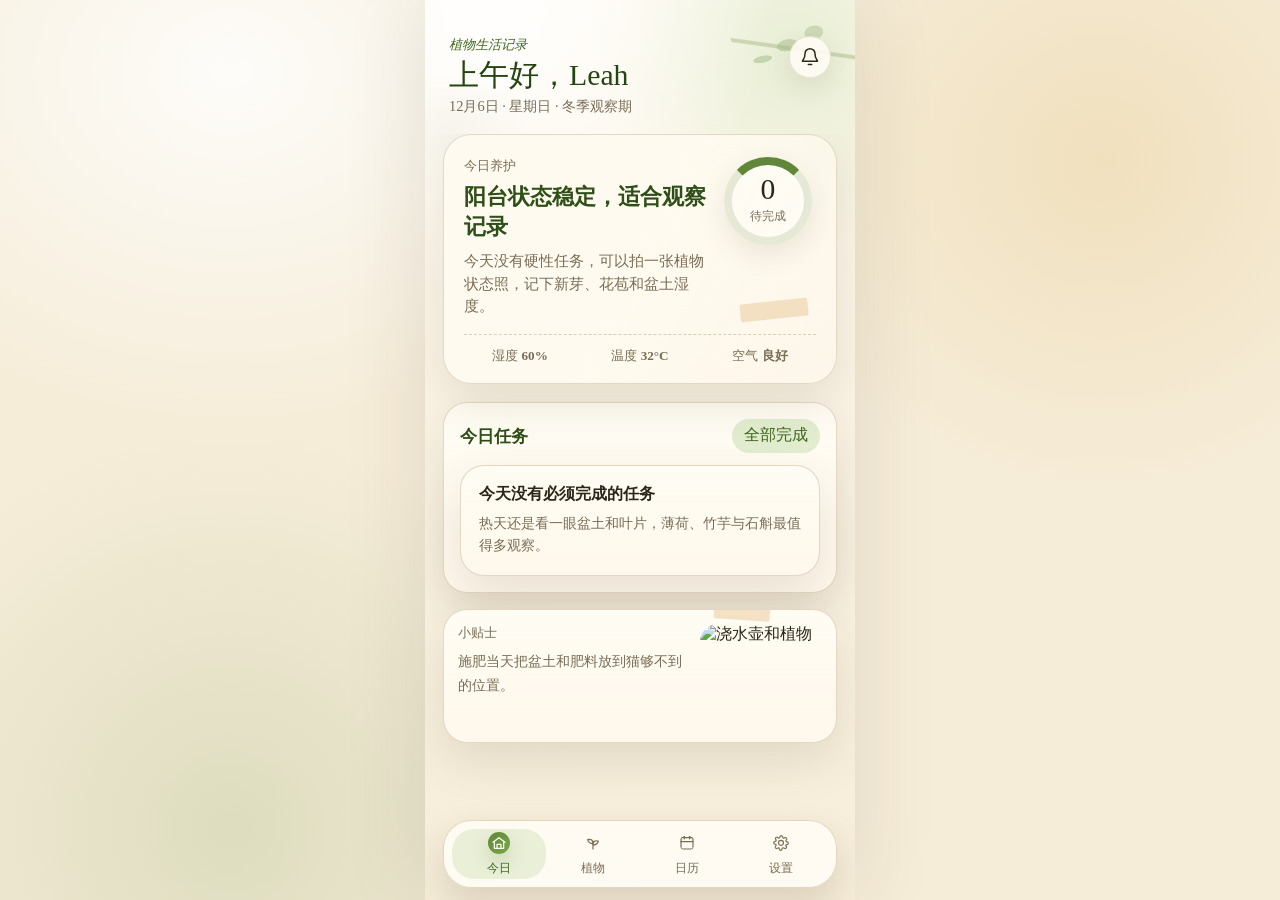
==== commit 5e8e3de7: "Update plant list" ====
--- a/index.html
+++ b/index.html
@@ -174,7 +174,7 @@
     <template id="emptyTaskTemplate">
       <div class="empty-card">
         <strong>今天没有必须完成的任务</strong>
-        <p>热天还是看一眼盆土和叶片，薄荷与石斛最值得多观察。</p>
+        <p>热天还是看一眼盆土和叶片，薄荷、竹芋与石斛最值得多观察。</p>
       </div>
     </template>
 
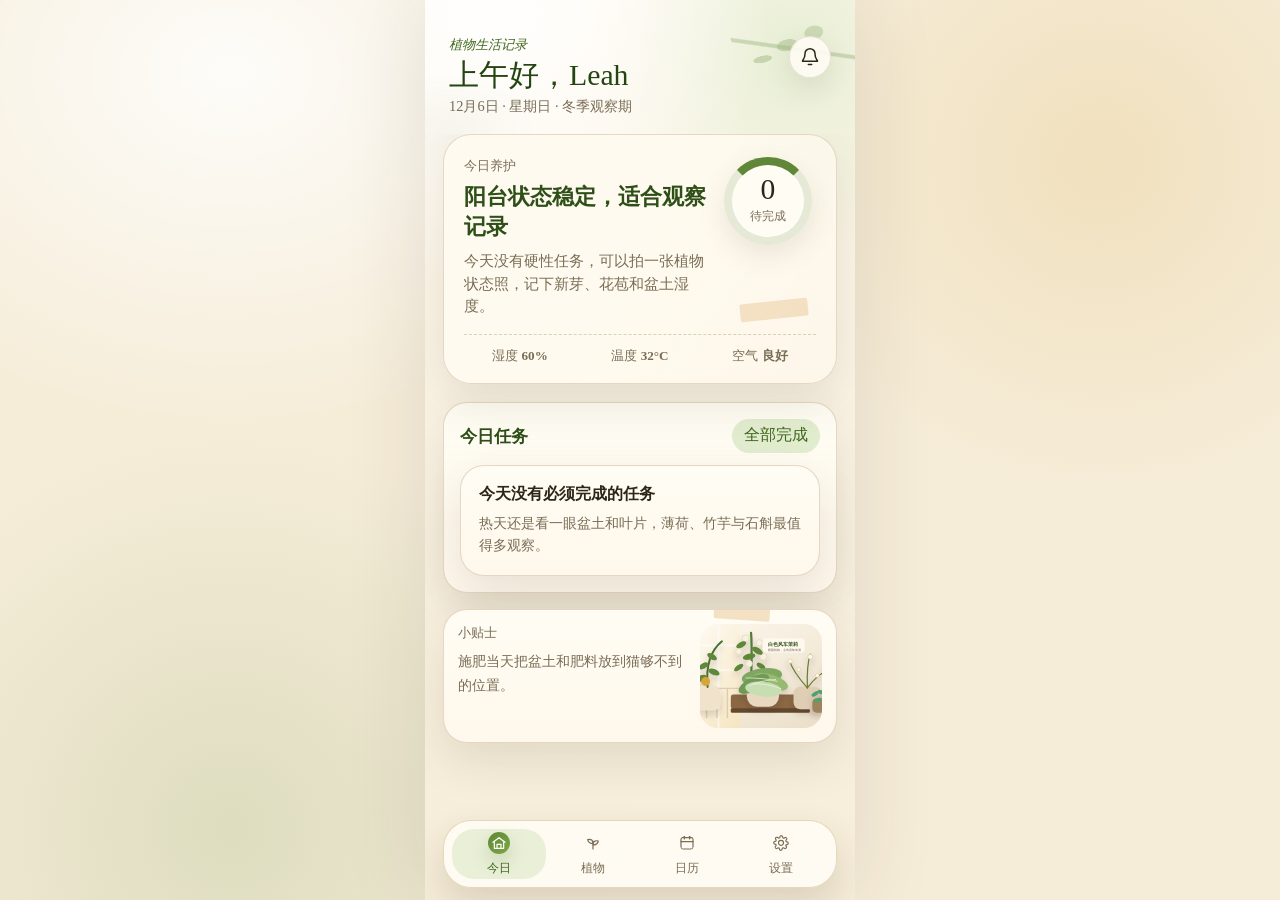
==== commit 2a6f5d69: "Replace broken plant images" ====
--- a/index.html
+++ b/index.html
@@ -59,7 +59,7 @@
               <p class="card-label">小贴士</p>
               <p id="dailyTip"></p>
             </div>
-            <img src="https://images.unsplash.com/photo-1523755231516-e43fd2e8dca5?auto=format&fit=crop&w=600&q=80" alt="浇水壶和植物" />
+            <img src="./assets/balcony-preview.svg" alt="法式阳台植物预览" />
           </section>
         </section>
 
--- a/styles.css
+++ b/styles.css
@@ -925,6 +925,7 @@
 
 .bottom-nav {
   position: absolute;
+  z-index: 20;
   right: 18px;
   bottom: max(12px, env(safe-area-inset-bottom));
   left: 18px;
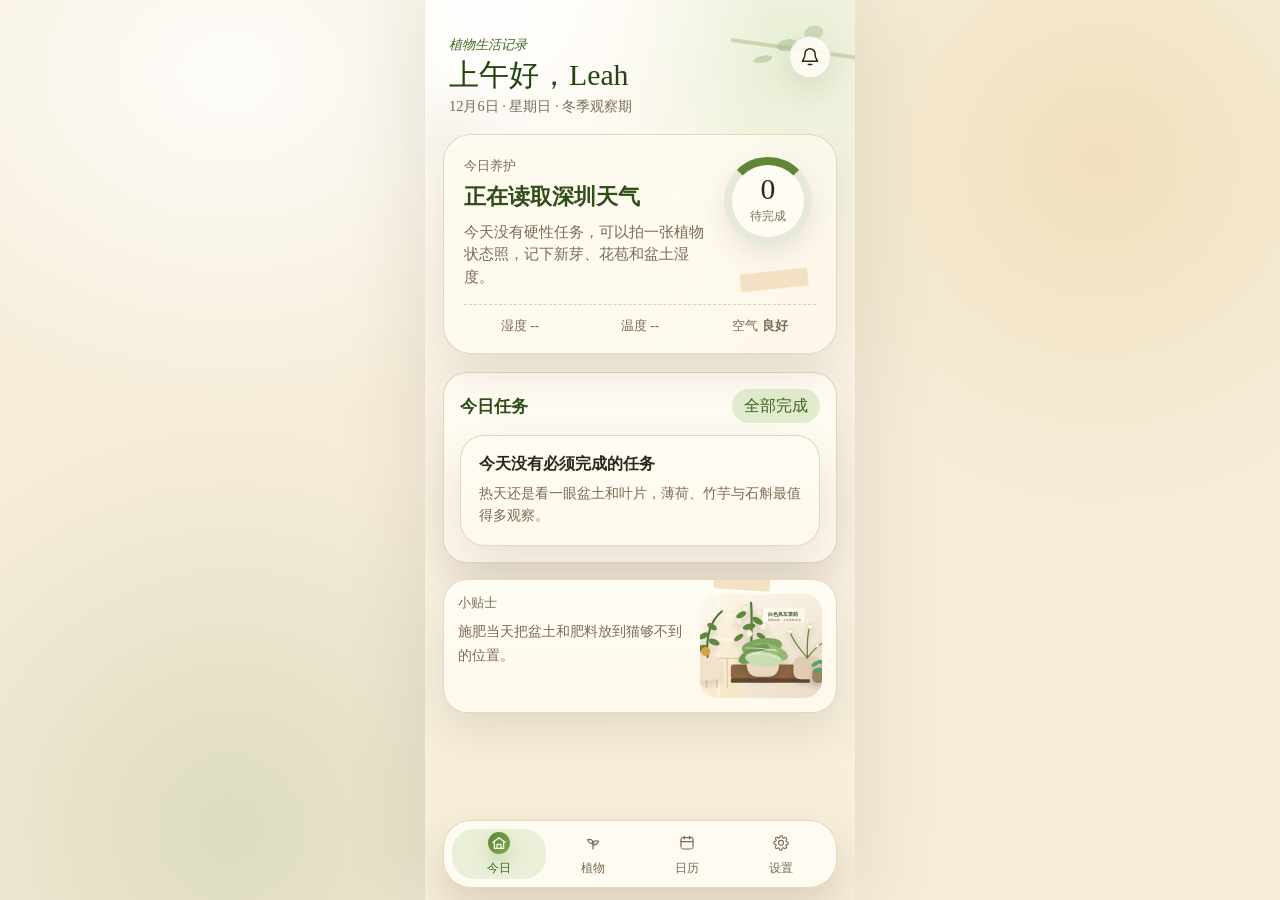
==== commit d0dc0efa: "Clarify settings and weather source" ====
--- a/index.html
+++ b/index.html
@@ -120,14 +120,14 @@
               </span>
               <input id="heatMode" type="checkbox" />
             </label>
-            <label class="field-row">
+            <div class="field-row readonly-row">
               <span>植物到家日期</span>
-              <input id="arrivalDate" type="date" />
-            </label>
-            <label class="field-row">
+              <strong id="arrivalDateDisplay"></strong>
+            </div>
+            <div class="field-row readonly-row">
               <span>每日提醒时间</span>
-              <input id="reminderTime" type="time" />
-            </label>
+              <strong id="reminderTimeDisplay"></strong>
+            </div>
             <div id="guideList" class="guide-list"></div>
             <button class="danger-button" id="resetBtn" type="button">重置所有记录</button>
           </div>
--- a/styles.css
+++ b/styles.css
@@ -635,7 +635,8 @@
 }
 
 .mini-field input,
-.field-row input {
+.field-row input,
+.readonly-row strong {
   width: 100%;
   min-height: 36px;
   border: 1px solid rgba(42, 37, 28, 0.12);
@@ -643,6 +644,13 @@
   padding: 0 10px;
   color: var(--ink);
   background: rgba(255, 252, 244, 0.84);
+}
+
+.readonly-row strong {
+  display: inline-flex;
+  align-items: center;
+  justify-content: center;
+  font-weight: 500;
 }
 
 .calendar-card {
